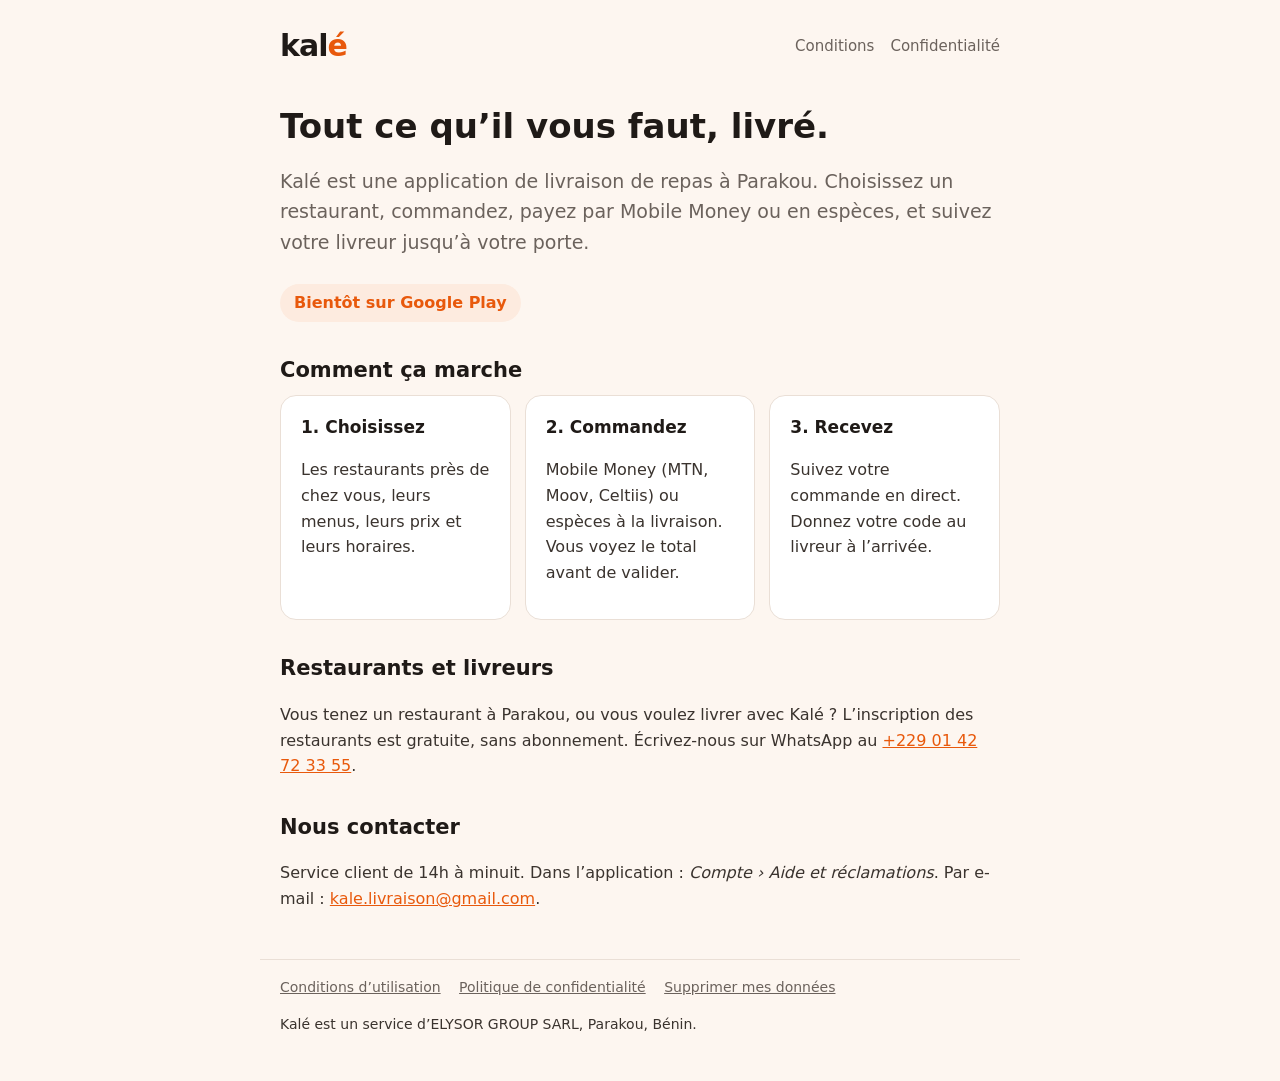
==== index.html @ 513cd2e5 "Add files via upload" ====
<!DOCTYPE html>
<html lang="fr">
<head>
<meta charset="utf-8">
<meta name="viewport" content="width=device-width, initial-scale=1">
<title>Kalé · Livraison de repas à Parakou</title>
<meta name="description" content="Kalé : commandez vos plats dans les restaurants de Parakou et faites-vous livrer.">
<link rel="stylesheet" href="style.css">
</head>
<body>
<header>
  <a class="logo" href="index.html">kal<span>é</span></a>
  <nav><a href="conditions.html">Conditions</a><a href="confidentialite.html">Confidentialité</a></nav>
</header>
<main>
  <h1>Tout ce qu’il vous faut, livré.</h1>
  <p class="lead">Kalé est une application de livraison de repas à Parakou. Choisissez un restaurant, commandez, payez par Mobile Money ou en espèces, et suivez votre livreur jusqu’à votre porte.</p>
  <span class="badge">Bientôt sur Google Play</span>

  <h2>Comment ça marche</h2>
  <div class="cards">
    <div class="card"><h3>1. Choisissez</h3><p>Les restaurants près de chez vous, leurs menus, leurs prix et leurs horaires.</p></div>
    <div class="card"><h3>2. Commandez</h3><p>Mobile Money (MTN, Moov, Celtiis) ou espèces à la livraison. Vous voyez le total avant de valider.</p></div>
    <div class="card"><h3>3. Recevez</h3><p>Suivez votre commande en direct. Donnez votre code au livreur à l’arrivée.</p></div>
  </div>

  <h2>Restaurants et livreurs</h2>
  <p>Vous tenez un restaurant à Parakou, ou vous voulez livrer avec Kalé ? L’inscription des restaurants est gratuite, sans abonnement. Écrivez-nous sur WhatsApp au <a href="https://wa.me/2290142723355">+229 01 42 72 33 55</a>.</p>

  <h2>Nous contacter</h2>
  <p>Service client de 14h à minuit. Dans l’application : <em>Compte › Aide et réclamations</em>. Par e-mail : <a href="mailto:kale.livraison@gmail.com">kale.livraison@gmail.com</a>.</p>
</main>
<footer>
  <a href="conditions.html">Conditions d’utilisation</a>
  <a href="confidentialite.html">Politique de confidentialité</a>
  <a href="suppression.html">Supprimer mes données</a>
  <p>Kalé est un service d’ELYSOR GROUP SARL, Parakou, Bénin.</p>
</footer>
</body>
</html>
---- style.css ----
:root {
  --orange: #e8590c;
  --orange-soft: #fdebdf;
  --ink: #1f1a17;
  --muted: #6b625c;
  --cream: #fdf6f0;
  --line: #eadfd6;
}
* { box-sizing: border-box; }
body {
  margin: 0;
  font-family: system-ui, -apple-system, "Segoe UI", Roboto, sans-serif;
  color: var(--ink);
  background: var(--cream);
  line-height: 1.6;
}
header, main, footer { max-width: 760px; margin: 0 auto; padding: 0 20px; }
header { display: flex; align-items: center; justify-content: space-between; padding-top: 22px; }
.logo { font-size: 30px; font-weight: 800; color: var(--ink); text-decoration: none; letter-spacing: -1px; }
.logo span { color: var(--orange); }
nav a { color: var(--muted); text-decoration: none; margin-left: 16px; font-size: 15px; }
nav a:hover { color: var(--orange); }
h1 { font-size: 34px; line-height: 1.2; margin: 36px 0 12px; }
h2 { font-size: 21px; margin: 32px 0 8px; }
p, li { color: #3a332e; }
.lead { font-size: 19px; color: var(--muted); }
.card {
  background: #fff; border: 1px solid var(--line); border-radius: 16px;
  padding: 18px 20px; margin: 14px 0;
}
.cards { display: grid; grid-template-columns: repeat(auto-fit, minmax(210px, 1fr)); gap: 14px; }
.cards .card { margin: 0; }
.card h3 { margin: 0 0 6px; font-size: 17px; }
.badge {
  display: inline-block; background: var(--orange-soft); color: var(--orange);
  font-weight: 700; border-radius: 999px; padding: 6px 14px; margin-top: 8px;
}
a { color: var(--orange); }
.updated { color: var(--muted); font-size: 14px; }
footer { margin-top: 48px; padding-bottom: 32px; border-top: 1px solid var(--line); padding-top: 16px; color: var(--muted); font-size: 14px; }
footer a { color: var(--muted); margin-right: 14px; }
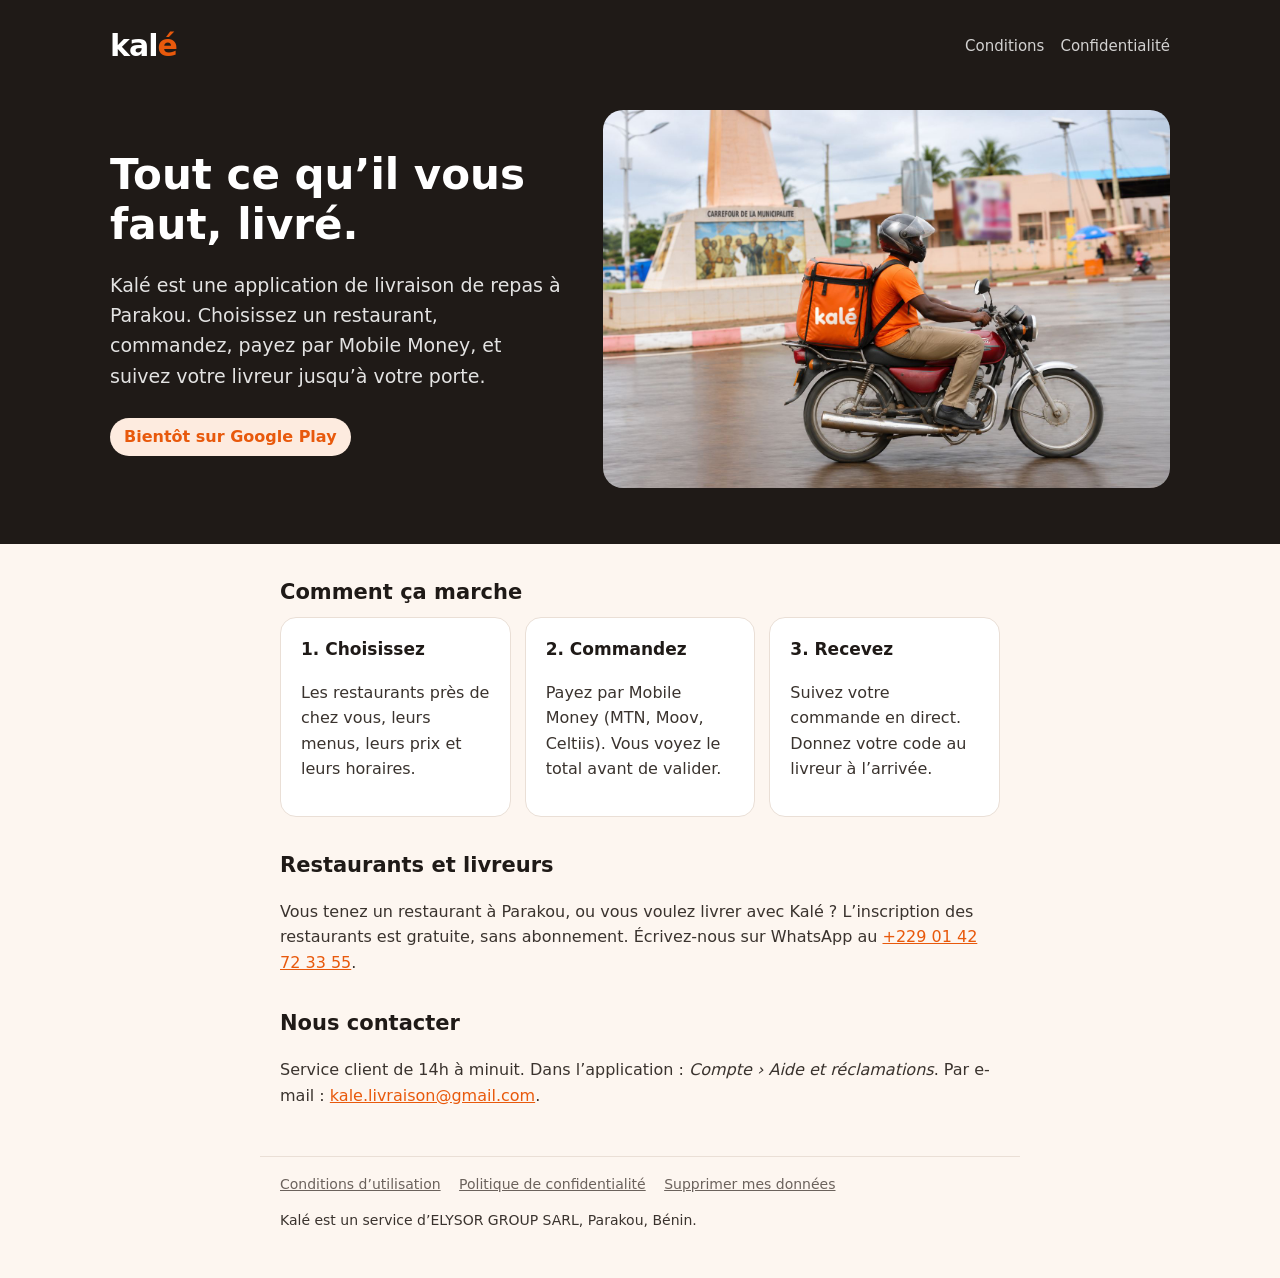
==== commit b5be9af4: "Site : photo du livreur Kalé à Parakou, Mobile Money seulement, suppression du compte dans l'applica" ====
--- a/index.html
+++ b/index.html
@@ -8,19 +8,26 @@
 <link rel="stylesheet" href="style.css">
 </head>
 <body>
-<header>
-  <a class="logo" href="index.html">kal<span>é</span></a>
-  <nav><a href="conditions.html">Conditions</a><a href="confidentialite.html">Confidentialité</a></nav>
-</header>
+<div class="hero">
+  <header>
+    <a class="logo" href="index.html">kal<span>é</span></a>
+    <nav><a href="conditions.html">Conditions</a><a href="confidentialite.html">Confidentialité</a></nav>
+  </header>
+  <section class="intro">
+    <div class="intro-text">
+      <h1>Tout ce qu’il vous faut, livré.</h1>
+      <p class="lead">Kalé est une application de livraison de repas à Parakou. Choisissez un restaurant, commandez, payez par Mobile Money, et suivez votre livreur jusqu’à votre porte.</p>
+      <span class="badge">Bientôt sur Google Play</span>
+    </div>
+    <img class="intro-photo" src="fond-livreur.jpg" alt="Un livreur Kalé à moto au carrefour de la Municipalité, à Parakou">
+  </section>
+</div>
 <main>
-  <h1>Tout ce qu’il vous faut, livré.</h1>
-  <p class="lead">Kalé est une application de livraison de repas à Parakou. Choisissez un restaurant, commandez, payez par Mobile Money ou en espèces, et suivez votre livreur jusqu’à votre porte.</p>
-  <span class="badge">Bientôt sur Google Play</span>
 
   <h2>Comment ça marche</h2>
   <div class="cards">
     <div class="card"><h3>1. Choisissez</h3><p>Les restaurants près de chez vous, leurs menus, leurs prix et leurs horaires.</p></div>
-    <div class="card"><h3>2. Commandez</h3><p>Mobile Money (MTN, Moov, Celtiis) ou espèces à la livraison. Vous voyez le total avant de valider.</p></div>
+    <div class="card"><h3>2. Commandez</h3><p>Payez par Mobile Money (MTN, Moov, Celtiis). Vous voyez le total avant de valider.</p></div>
     <div class="card"><h3>3. Recevez</h3><p>Suivez votre commande en direct. Donnez votre code au livreur à l’arrivée.</p></div>
   </div>
 
--- a/style.css
+++ b/style.css
@@ -39,3 +39,27 @@
 .updated { color: var(--muted); font-size: 14px; }
 footer { margin-top: 48px; padding-bottom: 32px; border-top: 1px solid var(--line); padding-top: 16px; color: var(--muted); font-size: 14px; }
 footer a { color: var(--muted); margin-right: 14px; }
+
+/* Accueil : bandeau sombre, le texte à gauche et la photo d'un livreur Kalé
+   à Parakou à droite (sur téléphone, la photo passe sous le texte). */
+.hero { background: #1f1a17; color: #fff; padding-bottom: 56px; }
+.hero header { max-width: 1100px; }
+.hero .logo { color: #fff; }
+.hero nav a { color: rgba(255, 255, 255, 0.8); }
+.hero nav a:hover { color: #fff; }
+.intro {
+  max-width: 1100px; margin: 0 auto; padding: 0 20px;
+  display: grid; grid-template-columns: 1fr 1.25fr; gap: 40px; align-items: center;
+}
+.intro h1 { color: #fff; font-size: 42px; margin-top: 48px; }
+.intro .lead { color: rgba(255, 255, 255, 0.88); }
+.intro-photo {
+  width: 100%; aspect-ratio: 3 / 2; object-fit: cover; object-position: 45% 60%;
+  border-radius: 20px; margin-top: 40px; display: block;
+}
+.credit { font-size: 12px; }
+@media (max-width: 760px) {
+  .intro { grid-template-columns: 1fr; gap: 8px; }
+  .intro h1 { font-size: 32px; margin-top: 32px; }
+  .intro-photo { margin-top: 20px; }
+}
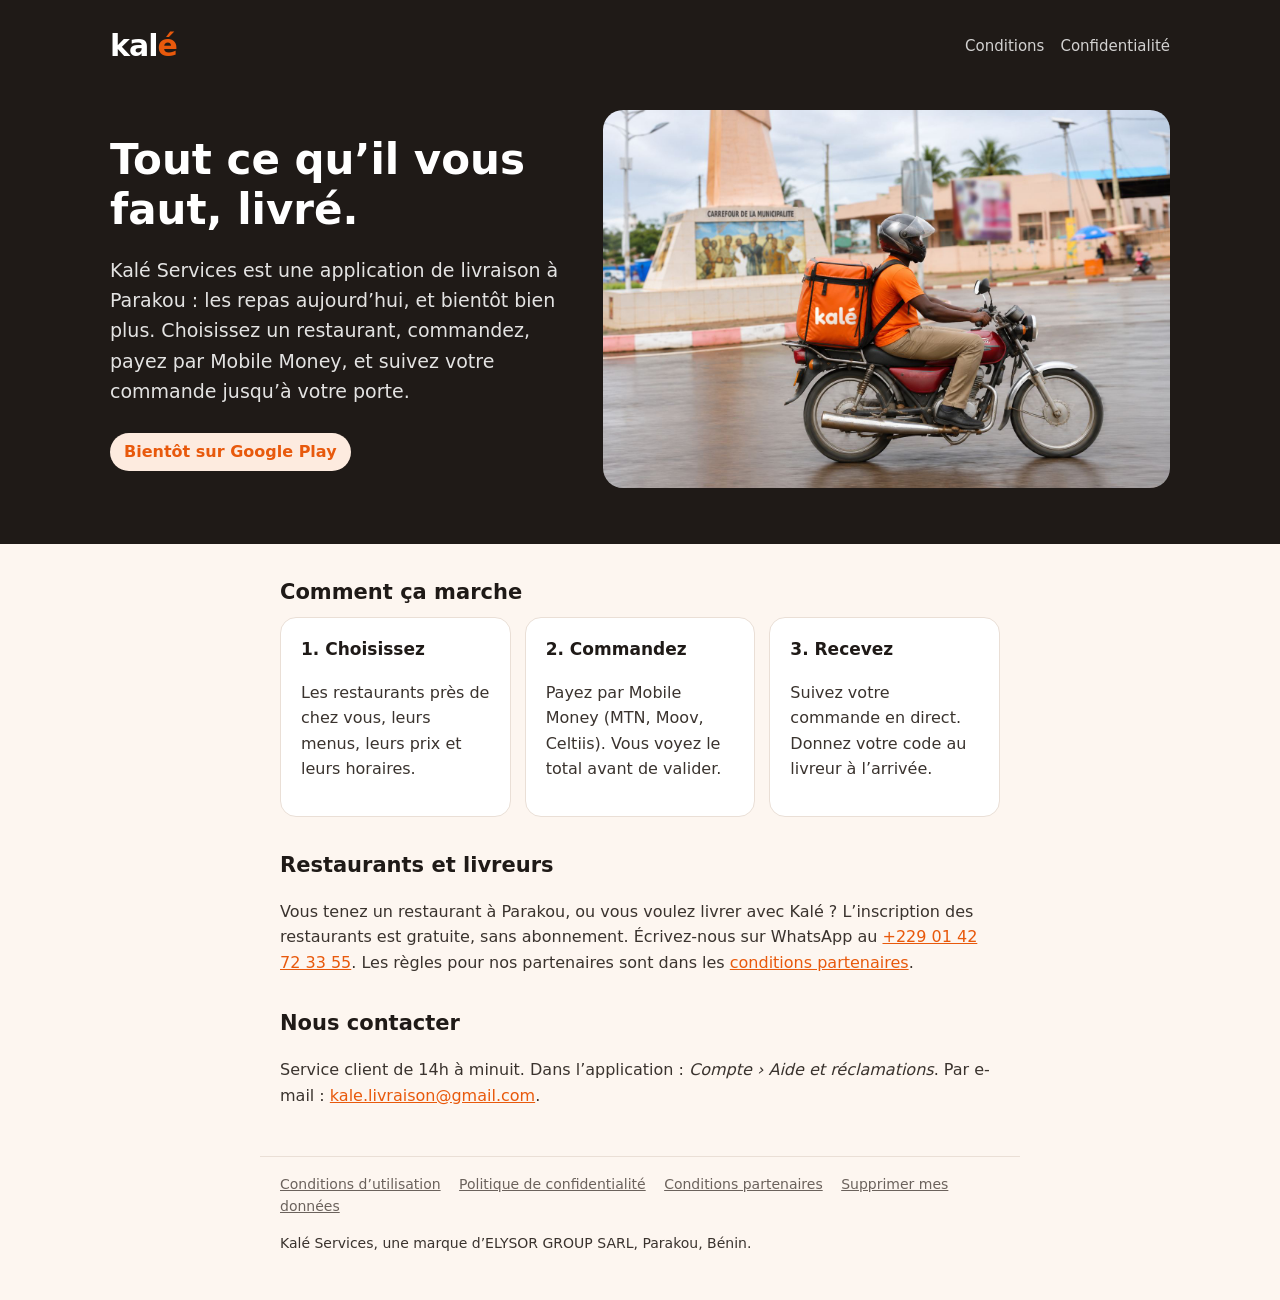
==== commit 1b8beb70: "Kalé Services + conditions partenaires" ====
--- a/index.html
+++ b/index.html
@@ -3,8 +3,8 @@
 <head>
 <meta charset="utf-8">
 <meta name="viewport" content="width=device-width, initial-scale=1">
-<title>Kalé · Livraison de repas à Parakou</title>
-<meta name="description" content="Kalé : commandez vos plats dans les restaurants de Parakou et faites-vous livrer.">
+<title>Kalé Services · Livraison à Parakou</title>
+<meta name="description" content="Kalé Services : commandez vos repas à Parakou et faites-vous livrer. Les repas aujourd’hui, et bientôt bien plus.">
 <link rel="stylesheet" href="style.css">
 </head>
 <body>
@@ -16,7 +16,7 @@
   <section class="intro">
     <div class="intro-text">
       <h1>Tout ce qu’il vous faut, livré.</h1>
-      <p class="lead">Kalé est une application de livraison de repas à Parakou. Choisissez un restaurant, commandez, payez par Mobile Money, et suivez votre livreur jusqu’à votre porte.</p>
+      <p class="lead">Kalé Services est une application de livraison à Parakou : les repas aujourd’hui, et bientôt bien plus. Choisissez un restaurant, commandez, payez par Mobile Money, et suivez votre commande jusqu’à votre porte.</p>
       <span class="badge">Bientôt sur Google Play</span>
     </div>
     <img class="intro-photo" src="fond-livreur.jpg" alt="Un livreur Kalé à moto au carrefour de la Municipalité, à Parakou">
@@ -32,7 +32,7 @@
   </div>
 
   <h2>Restaurants et livreurs</h2>
-  <p>Vous tenez un restaurant à Parakou, ou vous voulez livrer avec Kalé ? L’inscription des restaurants est gratuite, sans abonnement. Écrivez-nous sur WhatsApp au <a href="https://wa.me/2290142723355">+229 01 42 72 33 55</a>.</p>
+  <p>Vous tenez un restaurant à Parakou, ou vous voulez livrer avec Kalé ? L’inscription des restaurants est gratuite, sans abonnement. Écrivez-nous sur WhatsApp au <a href="https://wa.me/2290142723355">+229 01 42 72 33 55</a>. Les règles pour nos partenaires sont dans les <a href="conditions-partenaires.html">conditions partenaires</a>.</p>
 
   <h2>Nous contacter</h2>
   <p>Service client de 14h à minuit. Dans l’application : <em>Compte › Aide et réclamations</em>. Par e-mail : <a href="mailto:kale.livraison@gmail.com">kale.livraison@gmail.com</a>.</p>
@@ -40,8 +40,9 @@
 <footer>
   <a href="conditions.html">Conditions d’utilisation</a>
   <a href="confidentialite.html">Politique de confidentialité</a>
+  <a href="conditions-partenaires.html">Conditions partenaires</a>
   <a href="suppression.html">Supprimer mes données</a>
-  <p>Kalé est un service d’ELYSOR GROUP SARL, Parakou, Bénin.</p>
+  <p>Kalé Services, une marque d’ELYSOR GROUP SARL, Parakou, Bénin.</p>
 </footer>
 </body>
 </html>
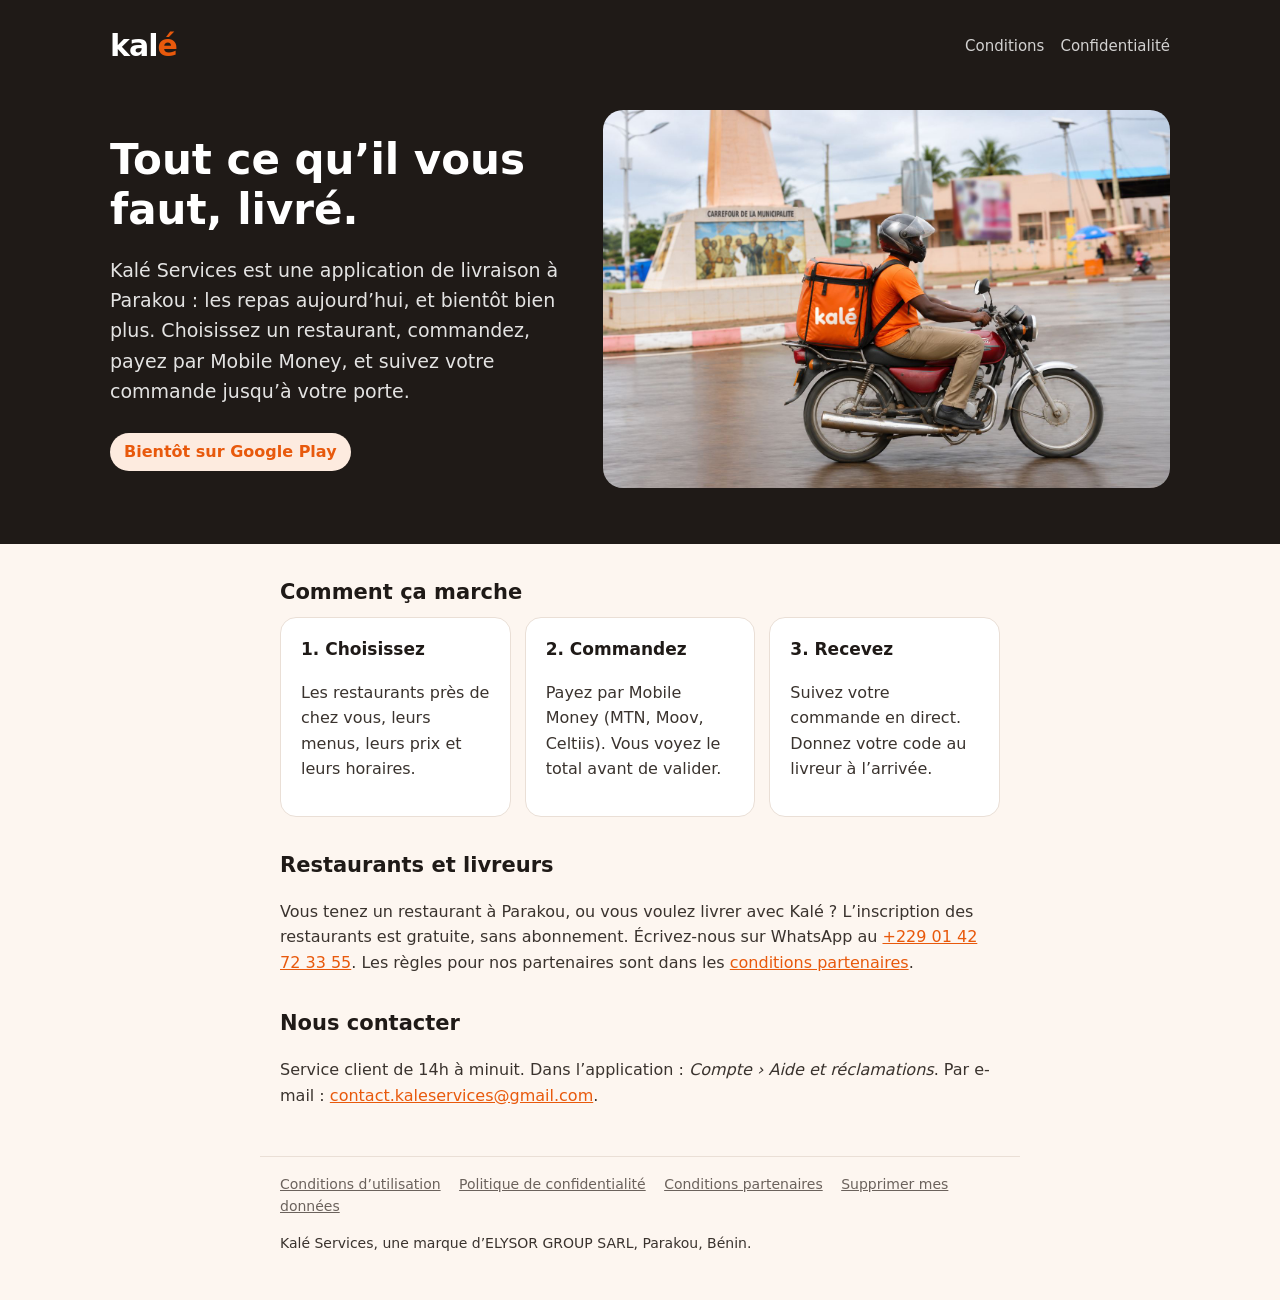
==== commit fd8dc97a: "Contact : contact.kaleservices@gmail.com" ====
--- a/index.html
+++ b/index.html
@@ -35,7 +35,7 @@
   <p>Vous tenez un restaurant à Parakou, ou vous voulez livrer avec Kalé ? L’inscription des restaurants est gratuite, sans abonnement. Écrivez-nous sur WhatsApp au <a href="https://wa.me/2290142723355">+229 01 42 72 33 55</a>. Les règles pour nos partenaires sont dans les <a href="conditions-partenaires.html">conditions partenaires</a>.</p>
 
   <h2>Nous contacter</h2>
-  <p>Service client de 14h à minuit. Dans l’application : <em>Compte › Aide et réclamations</em>. Par e-mail : <a href="mailto:kale.livraison@gmail.com">kale.livraison@gmail.com</a>.</p>
+  <p>Service client de 14h à minuit. Dans l’application : <em>Compte › Aide et réclamations</em>. Par e-mail : <a href="mailto:contact.kaleservices@gmail.com">contact.kaleservices@gmail.com</a>.</p>
 </main>
 <footer>
   <a href="conditions.html">Conditions d’utilisation</a>
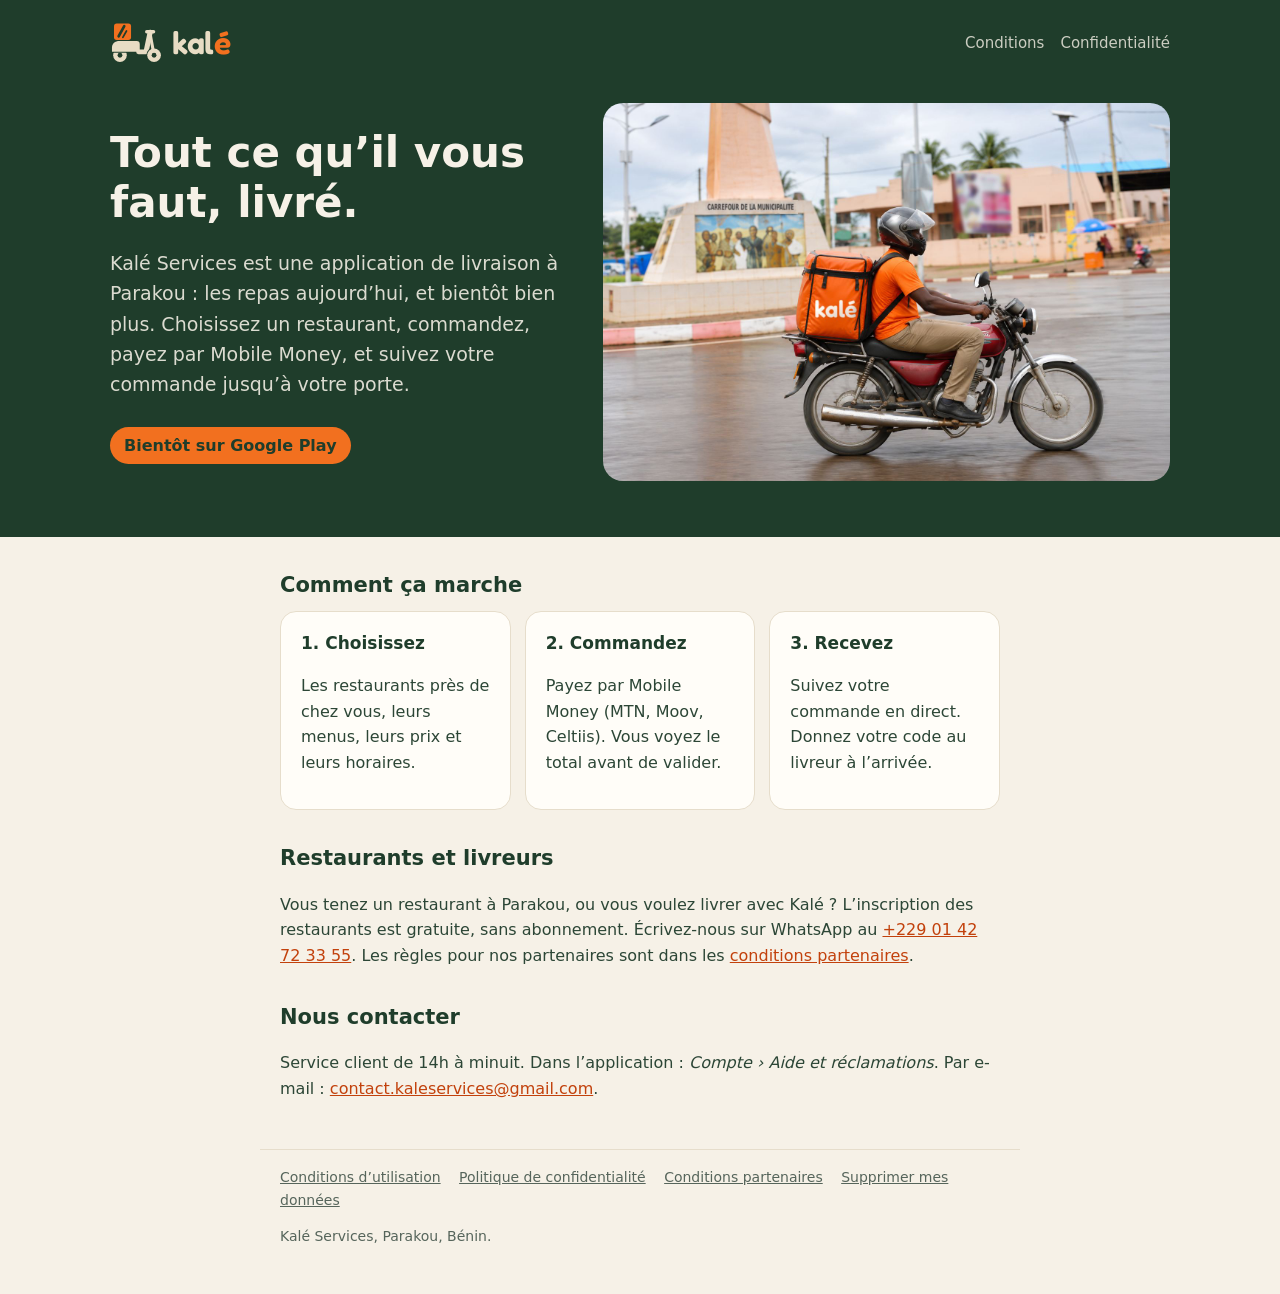
==== commit 06f17d22: "Add files via upload" ====
--- a/index.html
+++ b/index.html
@@ -5,12 +5,15 @@
 <meta name="viewport" content="width=device-width, initial-scale=1">
 <title>Kalé Services · Livraison à Parakou</title>
 <meta name="description" content="Kalé Services : commandez vos repas à Parakou et faites-vous livrer. Les repas aujourd’hui, et bientôt bien plus.">
+<link rel="icon" type="image/png" href="favicon.png">
+<link rel="apple-touch-icon" href="apple-touch-icon.png">
+<meta name="theme-color" content="#1F3D2B">
 <link rel="stylesheet" href="style.css">
 </head>
 <body>
 <div class="hero">
   <header>
-    <a class="logo" href="index.html">kal<span>é</span></a>
+    <a class="logo" href="index.html" aria-label="Kalé Services, accueil"><svg class="moto" viewBox="205 300 610 485" aria-hidden="true"><circle class="b" cx="322" cy="690" r="80"/><path class="b c" d="M228 650 V600 C228 556 262 524 318 524 H520 C540 524 554 538 554 558 V650 Z"/><path class="l" stroke-width="56" d="M540 650 H640"/><path class="l" stroke-width="60" d="M630 640 L676 420"/><circle class="b c" cx="722" cy="690" r="80"/><path class="l" stroke-width="36" d="M676 440 L722 690"/><circle class="h" cx="322" cy="690" r="28"/><circle class="h" cx="722" cy="690" r="28"/><path class="l" stroke-width="40" d="M636 414 H716"/><rect class="s c" x="252" y="318" width="200" height="194" rx="32"/><g transform="translate(-54.5 176.5) scale(0.75)"><path class="k" stroke-width="41.5" d="M481.5 387.7 L568.8 230.6"/><path class="k" stroke-width="26.9" d="M547 405.1 L603.7 304.7"/></g></svg><span class="nom">kal<span>é</span></span></a>
     <nav><a href="conditions.html">Conditions</a><a href="confidentialite.html">Confidentialité</a></nav>
   </header>
   <section class="intro">
@@ -42,7 +45,7 @@
   <a href="confidentialite.html">Politique de confidentialité</a>
   <a href="conditions-partenaires.html">Conditions partenaires</a>
   <a href="suppression.html">Supprimer mes données</a>
-  <p>Kalé Services, une marque d’ELYSOR GROUP SARL, Parakou, Bénin.</p>
+  <p>Kalé Services, Parakou, Bénin.</p>
 </footer>
 </body>
 </html>
--- a/style.css
+++ b/style.css
@@ -1,10 +1,16 @@
+/* Kalé Services : vert forêt, beige sable et orange (novembre 2026). */
+@font-face { font-family: "Fredoka"; src: url("Fredoka-SemiBold.ttf") format("truetype"); font-weight: 600; font-display: swap; }
 :root {
-  --orange: #e8590c;
-  --orange-soft: #fdebdf;
-  --ink: #1f1a17;
-  --muted: #6b625c;
-  --cream: #fdf6f0;
-  --line: #eadfd6;
+  --orange: #c2410c;
+  --orange-vif: #f2701f;
+  --orange-soft: #fbe3d0;
+  --ink: #1f3d2b;
+  --text: #2c4636;
+  --muted: #56655b;
+  --cream: #f6f1e7;
+  --sand: #e8dcc4;
+  --surface: #fffdf8;
+  --line: #e6ddcb;
 }
 * { box-sizing: border-box; }
 body {
@@ -15,44 +21,56 @@
   line-height: 1.6;
 }
 header, main, footer { max-width: 760px; margin: 0 auto; padding: 0 20px; }
-header { display: flex; align-items: center; justify-content: space-between; padding-top: 22px; }
-.logo { font-size: 30px; font-weight: 800; color: var(--ink); text-decoration: none; letter-spacing: -1px; }
-.logo span { color: var(--orange); }
+header { display: flex; align-items: center; justify-content: space-between; flex-wrap: wrap; gap: 8px; padding-top: 22px; }
+
+/* Le logo : la moto (sac orange) et le nom, comme dans l'application. */
+.logo { display: inline-flex; align-items: center; gap: 10px; color: var(--ink); text-decoration: none; --cut: var(--cream); }
+.logo .moto { width: 52px; height: auto; display: block; }
+.logo .moto .b { fill: currentColor; }
+.logo .moto .c { stroke: var(--cut); stroke-width: 22; paint-order: stroke; }
+.logo .moto .l { stroke: currentColor; stroke-linecap: round; fill: none; }
+.logo .moto .h { fill: var(--cut); }
+.logo .moto .s { fill: var(--orange-vif); }
+.logo .moto .k { stroke: var(--cut); stroke-linecap: round; fill: none; }
+.logo .nom { font-family: "Fredoka", system-ui, sans-serif; font-weight: 600; font-size: 32px; letter-spacing: -0.5px; line-height: 1; }
+.logo .nom span { color: var(--orange-vif); }
+
 nav a { color: var(--muted); text-decoration: none; margin-left: 16px; font-size: 15px; }
 nav a:hover { color: var(--orange); }
-h1 { font-size: 34px; line-height: 1.2; margin: 36px 0 12px; }
-h2 { font-size: 21px; margin: 32px 0 8px; }
-p, li { color: #3a332e; }
+h1 { font-size: 34px; line-height: 1.2; margin: 36px 0 12px; color: var(--ink); }
+h2 { font-size: 21px; margin: 32px 0 8px; color: var(--ink); }
+p, li { color: var(--text); }
 .lead { font-size: 19px; color: var(--muted); }
 .card {
-  background: #fff; border: 1px solid var(--line); border-radius: 16px;
+  background: var(--surface); border: 1px solid var(--line); border-radius: 16px;
   padding: 18px 20px; margin: 14px 0;
 }
 .cards { display: grid; grid-template-columns: repeat(auto-fit, minmax(210px, 1fr)); gap: 14px; }
 .cards .card { margin: 0; }
-.card h3 { margin: 0 0 6px; font-size: 17px; }
+.card h3 { margin: 0 0 6px; font-size: 17px; color: var(--ink); }
 .badge {
-  display: inline-block; background: var(--orange-soft); color: var(--orange);
+  display: inline-block; background: var(--orange-vif); color: var(--ink);
   font-weight: 700; border-radius: 999px; padding: 6px 14px; margin-top: 8px;
 }
 a { color: var(--orange); }
 .updated { color: var(--muted); font-size: 14px; }
 footer { margin-top: 48px; padding-bottom: 32px; border-top: 1px solid var(--line); padding-top: 16px; color: var(--muted); font-size: 14px; }
 footer a { color: var(--muted); margin-right: 14px; }
+footer p { color: var(--muted); }
 
-/* Accueil : bandeau sombre, le texte à gauche et la photo d'un livreur Kalé
-   à Parakou à droite (sur téléphone, la photo passe sous le texte). */
-.hero { background: #1f1a17; color: #fff; padding-bottom: 56px; }
+/* Accueil : bandeau vert forêt, le texte à gauche et la photo d'un livreur
+   Kalé à Parakou à droite (sur téléphone, la photo passe sous le texte). */
+.hero { background: var(--ink); color: #fff; padding-bottom: 56px; }
 .hero header { max-width: 1100px; }
-.hero .logo { color: #fff; }
-.hero nav a { color: rgba(255, 255, 255, 0.8); }
+.hero .logo { color: var(--sand); --cut: var(--ink); }
+.hero nav a { color: rgba(246, 241, 231, 0.8); }
 .hero nav a:hover { color: #fff; }
 .intro {
   max-width: 1100px; margin: 0 auto; padding: 0 20px;
   display: grid; grid-template-columns: 1fr 1.25fr; gap: 40px; align-items: center;
 }
-.intro h1 { color: #fff; font-size: 42px; margin-top: 48px; }
-.intro .lead { color: rgba(255, 255, 255, 0.88); }
+.intro h1 { color: var(--cream); font-size: 42px; margin-top: 48px; }
+.intro .lead { color: rgba(246, 241, 231, 0.88); }
 .intro-photo {
   width: 100%; aspect-ratio: 3 / 2; object-fit: cover; object-position: 45% 60%;
   border-radius: 20px; margin-top: 40px; display: block;
@@ -62,4 +80,6 @@
   .intro { grid-template-columns: 1fr; gap: 8px; }
   .intro h1 { font-size: 32px; margin-top: 32px; }
   .intro-photo { margin-top: 20px; }
+  .logo .moto { width: 44px; }
+  .logo .nom { font-size: 28px; }
 }
